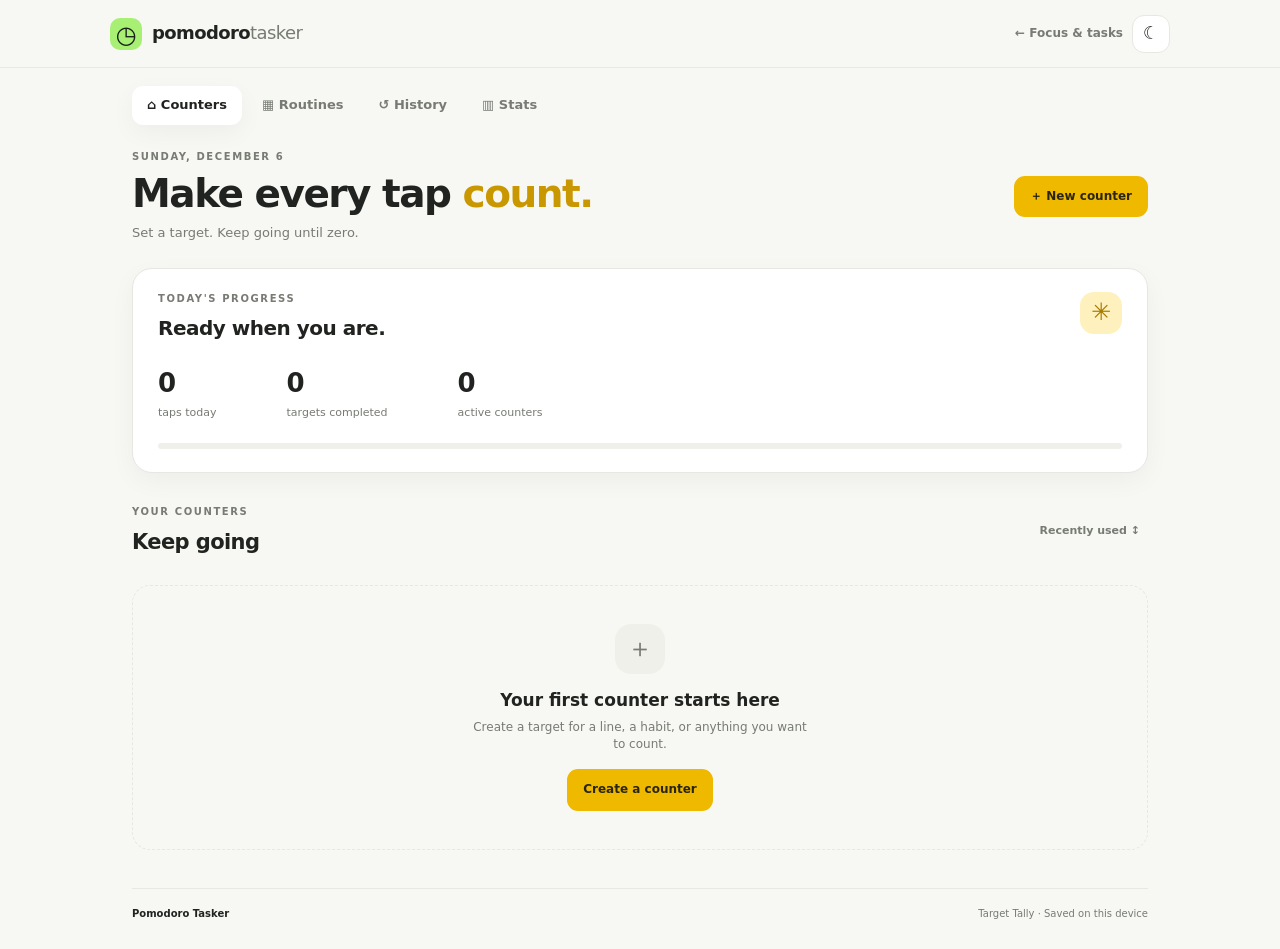
==== tally.html @ de8c81f6 "Add target-based tally workspace" ====
<!doctype html>
<html lang="en">
<head>
<meta charset="utf-8">
<meta name="viewport" content="width=device-width,initial-scale=1,viewport-fit=cover">
<meta name="theme-color" content="#f7f7f4">
<meta name="description" content="Target-based tally counters and reusable routines.">
<link rel="manifest" href="manifest.json">
<link rel="stylesheet" href="tally.css">
<title>Target Tally · Pomodoro Tasker</title>
</head>
<body>
<header class="tally-topbar">
  <a class="brand" href="index.html" aria-label="Back to Pomodoro Tasker"><span class="brand-icon">◷</span><span>pomodoro<span class="brand-light">tasker</span></span></a>
  <div class="tally-top-actions"><a class="back-link" href="index.html">← Focus & tasks</a><button id="themeToggle" class="theme-btn" aria-label="Switch theme" title="Switch theme">☾</button></div>
</header>
<main class="tally-app">
  <nav class="tally-tabs" aria-label="Tally navigation">
    <button class="tab active" data-view="home">⌂ <span>Counters</span></button>
    <button class="tab" data-view="routines">▦ <span>Routines</span></button>
    <button class="tab" data-view="history">↺ <span>History</span></button>
    <button class="tab" data-view="stats">▥ <span>Stats</span></button>
  </nav>
  <section class="view active" id="view-home">
    <div class="page-heading"><div><p class="eyebrow" id="todayLabel">YOUR SPACE</p><h1>Make every tap <span>count.</span></h1><p class="muted">Set a target. Keep going until zero.</p></div><button class="primary-btn" id="addCounterBtn">＋ New counter</button></div>
    <section class="daily-card"><div class="daily-heading"><div><p class="eyebrow">TODAY'S PROGRESS</p><h2 id="dailyHeadline">Ready when you are.</h2></div><span class="sun-icon">✳</span></div><div class="daily-metrics"><div><strong id="todayCount">0</strong><span>taps today</span></div><div><strong id="todayDone">0</strong><span>targets completed</span></div><div><strong id="activeCount">0</strong><span>active counters</span></div></div><div class="progress-track"><span id="dailyProgress"></span></div></section>
    <div class="section-heading"><div><p class="eyebrow">YOUR COUNTERS</p><h2>Keep going</h2></div><button class="text-btn" id="sortBtn">Recently used ↕</button></div>
    <div id="counterGrid" class="counter-grid"></div>
    <div id="emptyState" class="empty-state"><div class="empty-art">＋</div><h3>Your first counter starts here</h3><p>Create a target for a line, a habit, or anything you want to count.</p><button class="primary-btn" id="emptyAddBtn">Create a counter</button></div>
  </section>
  <section class="view" id="view-routines"><div class="page-heading"><div><p class="eyebrow">MAKE IT A PRACTICE</p><h1>Your routines</h1><p class="muted">Bring reusable counters together.</p></div><button class="primary-btn" id="addRoutineBtn">＋ New routine</button></div><div id="routineList" class="routine-list"></div><div id="routineEmpty" class="empty-state"><div class="empty-art">▦</div><h3>Build a routine</h3><p>Group counters for morning practice, study, exercise, or anything you repeat.</p><button class="primary-btn" id="routineEmptyAdd">Create a routine</button></div></section>
  <section class="view" id="view-history"><div class="page-heading"><div><p class="eyebrow">YOUR EFFORT, RECORDED</p><h1>Session history</h1><p class="muted">Completed targets and saved sessions.</p></div></div><div class="summary-strip"><div><strong id="historyTotal">0</strong><span>recorded taps</span></div><div><strong id="historySessions">0</strong><span>sessions</span></div><div><strong id="historyTargets">0</strong><span>targets reached</span></div></div><div id="historyList" class="history-list"></div><div id="historyEmpty" class="empty-state"><div class="empty-art">↺</div><h3>Your history will appear here</h3><p>Complete a target or save a session to start building your record.</p></div></section>
  <section class="view" id="view-stats"><div class="page-heading"><div><p class="eyebrow">LOOK HOW FAR YOU'VE COME</p><h1>Your progress</h1><p class="muted">A little consistency adds up.</p></div></div><div class="stats-hero"><p class="eyebrow">ALL-TIME TAPS</p><strong id="allTimeTaps">0</strong><p>Every repetition matters.</p></div><div class="stats-grid"><article class="stat-card"><span>Completed targets</span><strong id="statTargets">0</strong><small>Reached zero</small></article><article class="stat-card"><span>Sessions logged</span><strong id="statSessions">0</strong><small>Saved sessions</small></article><article class="stat-card"><span>Active counters</span><strong id="statActive">0</strong><small>Ready to continue</small></article><article class="stat-card"><span>Best day</span><strong id="statBestDay">—</strong><small id="statBestCount">No taps yet</small></article></div><div class="section-heading"><div><p class="eyebrow">LAST 7 DAYS</p><h2>Daily activity</h2></div></div><div id="weeklyChart" class="weekly-chart"></div><div class="backup-card"><div><h3>Your data belongs to you</h3><p>Export a backup before clearing browser data or changing devices.</p></div><button class="secondary-btn" id="exportBtn">Export backup</button><label class="secondary-btn file-label">Import backup<input type="file" id="importFile" accept="application/json"></label></div></section>
  <footer><a href="index.html">Pomodoro Tasker</a><span>Target Tally · Saved on this device</span></footer>
</main>
<dialog id="counterDialog" class="modal"><form id="counterForm"><div class="modal-heading"><div><p class="eyebrow">MAKE IT COUNT</p><h2 id="counterDialogTitle">New counter</h2></div><button type="button" class="close-modal" aria-label="Close">×</button></div><input type="hidden" id="counterId"><label>Counter name<input id="counterName" required maxlength="70" placeholder="e.g. Lines to repeat"></label><label>What are you counting? <span class="optional">(optional)</span><textarea id="counterNote" rows="3" maxlength="500" placeholder="Write the line, intention, or note here…"></textarea></label><div class="form-row"><label>Counting mode<select id="counterMode"><option value="target">Target countdown</option><option value="open">Open tally</option></select></label><label id="targetWrap">Target number<input id="counterTarget" type="number" min="1" max="10000000" value="200" required></label></div><label>Card colour<select id="counterColor"><option value="gold">Sunshine</option><option value="mint">Mint</option><option value="blue">Blue</option><option value="coral">Coral</option><option value="violet">Violet</option></select></label><label>Add to routine<select id="counterRoutine"><option value="">Independent counter</option></select></label><div class="modal-actions"><button type="button" class="secondary-btn close-modal">Cancel</button><button type="submit" class="primary-btn">Save counter</button></div></form></dialog>
<dialog id="routineDialog" class="modal"><form id="routineForm"><div class="modal-heading"><div><p class="eyebrow">BUILD A PRACTICE</p><h2 id="routineDialogTitle">New routine</h2></div><button type="button" class="close-modal" aria-label="Close">×</button></div><input type="hidden" id="routineId"><label>Routine name<input id="routineName" required maxlength="70" placeholder="e.g. Morning routine"></label><label>Description <span class="optional">(optional)</span><textarea id="routineNote" rows="2" maxlength="250" placeholder="A little context for this routine…"></textarea></label><div class="modal-actions"><button type="button" class="secondary-btn close-modal">Cancel</button><button type="submit" class="primary-btn">Save routine</button></div></form></dialog>
<dialog id="confirmDialog" class="modal small-modal"><form><div class="modal-heading"><h2 id="confirmTitle">Are you sure?</h2><button class="close-modal" type="button" aria-label="Close">×</button></div><p id="confirmMessage"></p><div class="modal-actions"><button class="secondary-btn" value="cancel">Cancel</button><button class="primary-btn danger-btn" id="confirmYes" value="yes">Continue</button></div></form></dialog>
<div id="toast" class="toast" role="status" aria-live="polite"></div>
<script src="tally.js" defer></script>
</body></html>
---- tally.css ----
:root{color-scheme:light;--bg:#f7f7f4;--surface:#fff;--surface2:#f0f0eb;--text:#20231f;--muted:#777b73;--line:#e7e8e1;--accent:#efb900;--accent-ink:#28230d;--shadow:0 8px 26px rgba(31,36,25,.045);--green:#327a5a;--danger:#b53e38}
:root[data-theme="dark"]{color-scheme:dark;--bg:#151713;--surface:#20231e;--surface2:#292d26;--text:#f3f4ed;--muted:#a3a99b;--line:#363a31;--accent:#f4c430;--accent-ink:#28230d;--shadow:0 8px 26px rgba(0,0,0,.13);--green:#82c5a1;--danger:#ff8178}
*{box-sizing:border-box}body{margin:0;background:var(--bg);color:var(--text);font:15px/1.45 'DM Sans',system-ui,-apple-system,BlinkMacSystemFont,'Segoe UI',sans-serif;transition:background .2s,color .2s}button,input,textarea,select{font:inherit}button{cursor:pointer}button:focus-visible,input:focus-visible,textarea:focus-visible,select:focus-visible{outline:3px solid color-mix(in srgb,var(--accent) 65%,transparent);outline-offset:2px}.tally-topbar{height:68px;display:flex;align-items:center;justify-content:space-between;gap:12px;padding:0 max(18px,calc((100vw - 1060px)/2));border-bottom:1px solid var(--line)}.brand{display:flex;gap:10px;align-items:center;color:var(--text);text-decoration:none;font-weight:850;font-size:18px;letter-spacing:-.6px}.brand-icon{display:grid;place-items:center;background:#a8f074;color:#172018;width:32px;height:32px;border-radius:10px;font-size:24px}.brand-light{color:var(--muted);font-weight:500}.tally-top-actions{display:flex;align-items:center;gap:9px}.back-link{color:var(--muted);font-size:12px;text-decoration:none;font-weight:700}.back-link:hover{color:var(--text)}.theme-btn{width:38px;height:38px;border:1px solid var(--line);background:var(--surface);color:var(--text);border-radius:12px;font-size:18px}.tally-app{max-width:1060px;margin:auto;padding:0 22px 28px}.tally-tabs{display:flex;gap:5px;padding:18px 0 25px}.tab{border:0;background:transparent;color:var(--muted);padding:10px 15px;border-radius:11px;font-size:13px;font-weight:700}.tab.active{background:var(--surface);color:var(--text);box-shadow:var(--shadow)}.view{display:none}.view.active{display:block}.page-heading{display:flex;align-items:center;justify-content:space-between;gap:20px;margin:0 0 25px}.eyebrow{font-size:10px;letter-spacing:1.6px;font-weight:850;color:var(--muted);margin:0 0 8px}h1{font-size:clamp(28px,4vw,39px);letter-spacing:-1.5px;line-height:1.12;margin:0 0 8px;font-weight:850}h1 span{color:#c99700}.muted{color:var(--muted);margin:0;font-size:13px}.primary-btn,.secondary-btn{border-radius:11px;padding:11px 15px;font-size:12px;font-weight:800;border:1px solid transparent;white-space:nowrap}.primary-btn{background:var(--accent);color:#29250f}.primary-btn:hover{filter:brightness(.97)}.secondary-btn{background:var(--surface);border-color:var(--line);color:var(--text)}.daily-card{background:var(--surface);border:1px solid var(--line);border-radius:20px;padding:23px 25px;box-shadow:var(--shadow)}.daily-heading{display:flex;justify-content:space-between;align-items:flex-start}.daily-heading h2{font-size:20px;letter-spacing:-.5px;margin:0}.sun-icon{width:42px;height:42px;display:grid;place-items:center;border-radius:14px;background:#fff1bd;color:#a77a00;font-size:24px}.daily-metrics{display:flex;gap:clamp(22px,6vw,70px);margin:22px 0}.daily-metrics div{display:flex;flex-direction:column;gap:2px}.daily-metrics strong{font-size:26px;letter-spacing:-1px}.daily-metrics span,.summary-strip span{font-size:11px;color:var(--muted)}.progress-track{height:6px;background:var(--surface2);border-radius:10px;overflow:hidden}.progress-track span{display:block;height:100%;width:0;background:var(--accent);border-radius:10px;transition:width .2s}.section-heading{display:flex;align-items:center;justify-content:space-between;margin:32px 0 15px}.section-heading h2{margin:0;font-size:21px;letter-spacing:-.6px}.text-btn{border:0;background:transparent;color:var(--muted);font-size:11px;font-weight:700;padding:8px}.counter-grid,.routine-list{display:grid;grid-template-columns:repeat(2,minmax(0,1fr));gap:14px}.counter-card{--card-accent:var(--accent);background:var(--surface);border:1px solid var(--line);border-radius:18px;padding:18px;box-shadow:var(--shadow);min-width:0;position:relative}.counter-card.done{border-color:color-mix(in srgb,var(--green) 40%,var(--line))}.card-head{display:flex;align-items:center;justify-content:space-between}.card-icon{width:37px;height:37px;display:grid;place-items:center;border-radius:12px;background:color-mix(in srgb,var(--card-accent) 20%,var(--surface));font-size:19px}.card-menu{border:0;background:transparent;color:var(--muted);font-size:22px}.card-main{display:block;width:100%;border:0;text-align:left;padding:0;background:transparent;color:inherit}.card-title{font-weight:800;font-size:16px;margin:12px 0 4px;overflow-wrap:anywhere}.card-note{font-size:12px;color:var(--muted);margin:0 0 17px;white-space:pre-wrap;overflow-wrap:anywhere;display:-webkit-box;-webkit-line-clamp:2;-webkit-box-orient:vertical;overflow:hidden;min-height:17px}.counter-numbers{display:flex;justify-content:space-between;align-items:flex-end;gap:8px;margin-bottom:11px}.remaining-label{font-size:10px;color:var(--muted);display:block;margin-bottom:3px}.remaining-number{font-size:clamp(30px,4vw,42px);line-height:1;letter-spacing:-1.8px;font-weight:850;display:block}.completed-number{text-align:right;color:var(--muted);font-size:11px}.completed-number strong{display:block;font-size:14px;color:var(--text);margin-bottom:3px}.card-progress{height:5px;background:var(--surface2);border-radius:8px;overflow:hidden;margin-bottom:14px}.card-progress span{display:block;height:100%;background:var(--card-accent)}.count-btn{width:100%;min-height:44px;border:0;border-radius:10px;background:var(--card-accent);color:#29250f;font-size:12px;font-weight:900;display:flex;align-items:center;justify-content:center;gap:8px}.count-btn span{font-size:19px}.count-btn:disabled{opacity:.8}.card-footer{display:flex;align-items:center;justify-content:space-between;gap:7px;margin-top:12px}.mode-chip,.routine-chip{font-size:10px;color:var(--muted);background:var(--surface2);padding:5px 7px;border-radius:7px}.card-tools{display:flex;gap:5px}.mini-btn{width:30px;height:28px;border:1px solid var(--line);background:var(--surface);color:var(--muted);border-radius:8px}.mini-btn:disabled{opacity:.3}.done-banner{margin-top:10px;color:var(--green);font-size:10px;font-weight:850}.empty-state{border:1px dashed var(--line);border-radius:18px;padding:38px 18px;text-align:center;margin-top:12px}.empty-state.hidden{display:none}.empty-art{width:50px;height:50px;display:grid;place-items:center;background:var(--surface2);border-radius:16px;font-size:26px;margin:0 auto 14px;color:var(--muted)}.empty-state h3{font-size:17px;margin:0 0 6px}.empty-state p{font-size:12px;color:var(--muted);max-width:340px;margin:0 auto 16px}.routine-card{background:var(--surface);border:1px solid var(--line);border-radius:17px;padding:18px}.routine-card h3{margin:13px 0 5px;font-size:17px}.routine-card p{font-size:12px;color:var(--muted);margin:0 0 14px}.routine-items{display:flex;gap:6px;flex-wrap:wrap;margin-bottom:15px}.routine-actions{display:flex;gap:7px}.routine-actions button{flex:1}.summary-strip{display:flex;gap:clamp(25px,8vw,80px);padding:19px 22px;background:var(--surface);border:1px solid var(--line);border-radius:16px;margin-bottom:20px}.summary-strip div{display:flex;flex-direction:column;gap:3px}.summary-strip strong{font-size:24px;letter-spacing:-.7px}.history-list{display:flex;flex-direction:column;gap:9px}.history-item{display:flex;align-items:center;gap:12px;padding:14px 15px;border:1px solid var(--line);border-radius:14px;background:var(--surface)}.history-symbol{width:38px;height:38px;flex-shrink:0;border-radius:12px;background:var(--surface2);display:grid;place-items:center}.history-main{flex:1;min-width:0}.history-main strong{display:block;font-size:13px;overflow-wrap:anywhere}.history-main span{font-size:10px;color:var(--muted)}.history-value{text-align:right;white-space:nowrap}.history-value strong{display:block;font-size:16px}.history-value span{font-size:10px;color:var(--muted)}.stats-hero{padding:25px;border-radius:19px;background:var(--accent);color:#29250f}.stats-hero .eyebrow{color:#655315}.stats-hero strong{font-size:clamp(42px,7vw,62px);letter-spacing:-3px;line-height:1.1}.stats-hero p:last-child{margin:8px 0 0;font-size:12px;opacity:.8}.stats-grid{display:grid;grid-template-columns:repeat(4,minmax(0,1fr));gap:11px;margin:14px 0 28px}.stat-card{background:var(--surface);border:1px solid var(--line);border-radius:14px;padding:15px}.stat-card span,.stat-card small{display:block;font-size:10px;color:var(--muted)}.stat-card strong{display:block;font-size:25px;letter-spacing:-.7px;margin:9px 0 4px}.weekly-chart{display:grid;grid-template-columns:repeat(7,minmax(0,1fr));gap:10px;align-items:end;min-height:150px;padding:18px 14px 12px;border:1px solid var(--line);border-radius:16px;background:var(--surface)}.day-column{display:flex;flex-direction:column;align-items:center;justify-content:flex-end;height:125px;gap:7px}.day-bar-wrap{height:88px;width:100%;display:flex;align-items:flex-end;justify-content:center}.day-bar{width:min(28px,70%);min-height:3px;border-radius:6px 6px 2px 2px;background:var(--surface2)}.day-bar.has-value{background:var(--accent)}.day-value,.day-name{font-size:10px;color:var(--muted)}.backup-card{display:flex;align-items:center;gap:12px;flex-wrap:wrap;justify-content:space-between;margin-top:16px;padding:18px;border:1px solid var(--line);border-radius:16px;background:var(--surface)}.backup-card h3{font-size:14px;margin:0 0 4px}.backup-card p{font-size:11px;color:var(--muted);margin:0;max-width:360px}.file-label{display:inline-flex;align-items:center;cursor:pointer}.file-label input{display:none}footer{display:flex;justify-content:space-between;gap:10px;flex-wrap:wrap;border-top:1px solid var(--line);margin-top:38px;padding-top:18px;font-size:10px;color:var(--muted)}footer a{color:var(--text);font-weight:800;text-decoration:none}.modal{width:min(500px,calc(100% - 26px));max-height:90dvh;overflow:auto;border:1px solid var(--line);border-radius:20px;padding:23px;background:var(--surface);color:var(--text);box-shadow:0 25px 100px #0003}.modal::backdrop{background:#0b0e0a88;backdrop-filter:blur(3px)}.modal form{display:flex;flex-direction:column;gap:14px}.modal-heading{display:flex;justify-content:space-between;align-items:center;gap:12px}.modal-heading h2{font-size:22px;letter-spacing:-.5px;margin:0}.modal-heading .eyebrow{margin-bottom:4px}.close-modal{border:1px solid var(--line);background:var(--surface2);color:var(--text);width:34px;height:34px;border-radius:10px;font-size:21px}.modal label{display:flex;flex-direction:column;gap:6px;font-size:11px;font-weight:800}.modal input,.modal textarea,.modal select{width:100%;border:1px solid var(--line);background:var(--bg);color:var(--text);padding:11px;border-radius:10px;min-width:0}.modal textarea{resize:vertical}.form-row{display:grid;grid-template-columns:1fr 1fr;gap:11px}.optional{color:var(--muted);font-weight:400}.modal-actions{display:flex;justify-content:flex-end;gap:8px;margin-top:4px}.small-modal{max-width:380px}.small-modal p{color:var(--muted);font-size:13px}.danger-btn{background:var(--danger);color:#fff}.toast{position:fixed;bottom:22px;left:50%;transform:translate(-50%,20px);opacity:0;pointer-events:none;background:var(--text);color:var(--bg);padding:11px 16px;border-radius:11px;font-size:12px;font-weight:800;transition:.2s;z-index:20;max-width:calc(100% - 28px);text-align:center}.toast.show{opacity:1;transform:translate(-50%,0)}.menu-pop{position:absolute;right:15px;top:50px;z-index:4;background:var(--surface);border:1px solid var(--line);border-radius:11px;padding:5px;box-shadow:var(--shadow);min-width:145px}.menu-pop button{display:block;width:100%;text-align:left;padding:9px;background:transparent;border:0;color:var(--text);border-radius:7px;font-size:11px}.menu-pop button:hover{background:var(--surface2)}.menu-pop .delete-action{color:var(--danger)}@media(min-width:960px){.counter-grid,.routine-list{grid-template-columns:repeat(3,minmax(0,1fr))}}@media(max-width:620px){.tally-topbar{padding:0 14px}.tally-app{padding:0 14px 22px}.tally-tabs{justify-content:space-between;gap:2px;padding:14px 0 20px}.tab{padding:10px 9px;font-size:11px}.page-heading{align-items:flex-start;flex-direction:column}.page-heading>.primary-btn{width:100%}.daily-card{padding:19px 17px}.daily-metrics{justify-content:space-between;gap:10px;margin:19px 0}.daily-metrics strong{font-size:23px}.daily-metrics span{font-size:10px}.counter-grid,.routine-list{grid-template-columns:1fr}.counter-card{padding:17px}.summary-strip{padding:16px 13px;justify-content:space-between;gap:10px}.summary-strip strong{font-size:21px}.stats-grid{grid-template-columns:repeat(2,minmax(0,1fr))}.weekly-chart{gap:4px;padding:12px 6px}.day-name{font-size:9px}.backup-card>*{max-width:none}.backup-card>div{width:100%}.form-row{grid-template-columns:1fr}.modal{padding:19px}.modal-actions>*{flex:1}.back-link{font-size:11px}}@media(max-width:360px){.brand{font-size:15px}.brand-icon{width:28px;height:28px}.back-link{max-width:88px;line-height:1.2}.tab{padding:9px 6px}.tab span{display:inline}}@media(prefers-reduced-motion:reduce){*{transition:none!important}}
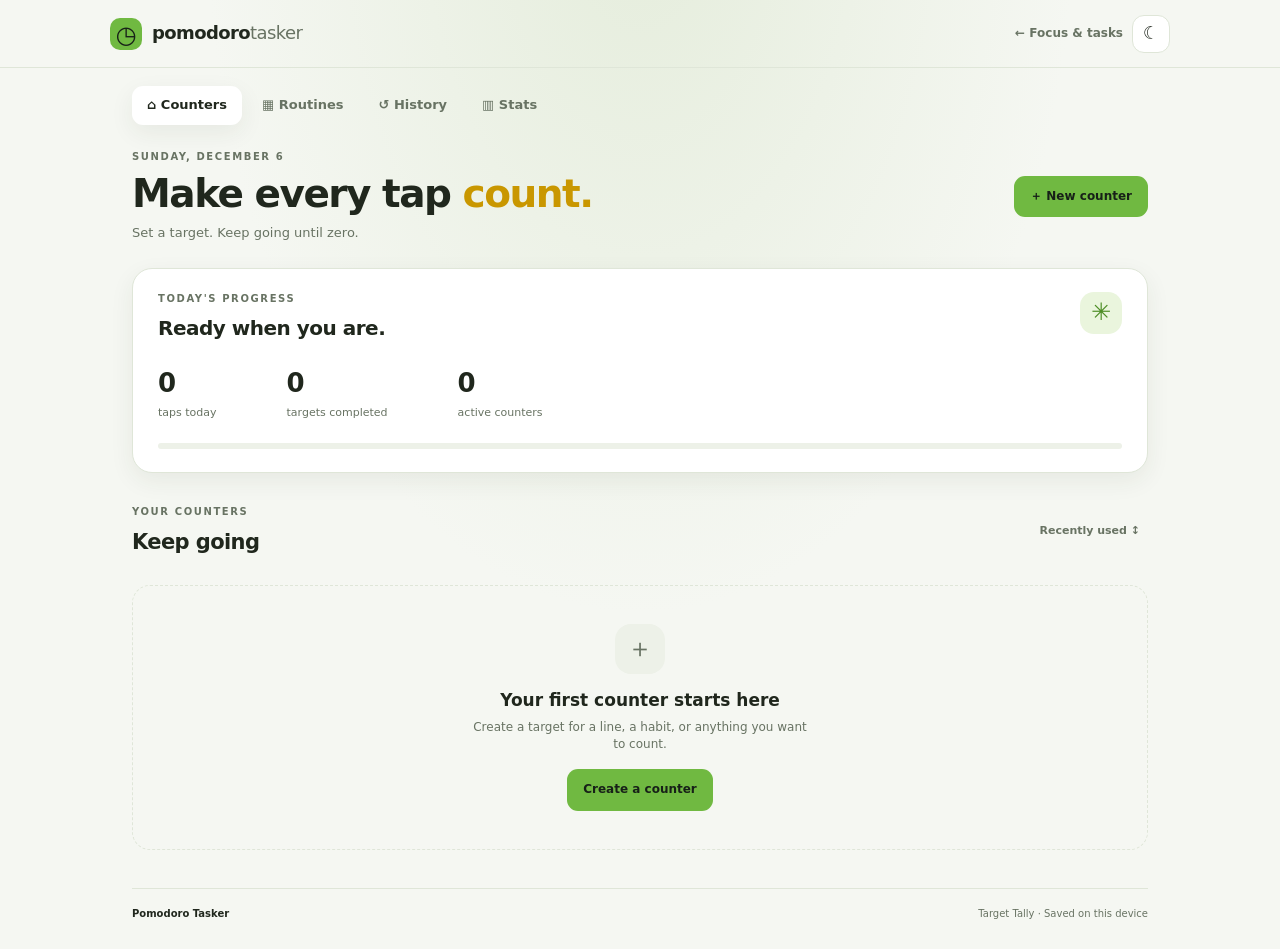
==== commit 276582a4: "Unify app theme and shared visual system" ====
--- a/tally.html
+++ b/tally.html
@@ -6,7 +6,7 @@
 <meta name="theme-color" content="#f7f7f4">
 <meta name="description" content="Target-based tally counters and reusable routines.">
 <link rel="manifest" href="manifest.json">
-<link rel="stylesheet" href="tally.css">
+<script>try{document.documentElement.dataset.theme=localStorage.getItem("pomodoro-tasker-theme-v1")||"dark"}catch{document.documentElement.dataset.theme="dark"}</script><link rel="stylesheet" href="tally.css"><link rel="stylesheet" href="theme.css">
 <title>Target Tally · Pomodoro Tasker</title>
 </head>
 <body>
--- a/tally.css
+++ b/tally.css
@@ -1,3 +1,3 @@
-:root{color-scheme:light;--bg:#f7f7f4;--surface:#fff;--surface2:#f0f0eb;--text:#20231f;--muted:#777b73;--line:#e7e8e1;--accent:#efb900;--accent-ink:#28230d;--shadow:0 8px 26px rgba(31,36,25,.045);--green:#327a5a;--danger:#b53e38}
-:root[data-theme="dark"]{color-scheme:dark;--bg:#151713;--surface:#20231e;--surface2:#292d26;--text:#f3f4ed;--muted:#a3a99b;--line:#363a31;--accent:#f4c430;--accent-ink:#28230d;--shadow:0 8px 26px rgba(0,0,0,.13);--green:#82c5a1;--danger:#ff8178}
+:root{color-scheme:dark;--bg:#10131e;--surface:#191e2d;--surface2:#202638;--text:#f4f5fa;--muted:#9da5bb;--line:#30374b;--accent:#a8f074;--accent-ink:#172018;--shadow:0 12px 32px rgba(0,0,0,.12);--green:#a8f074;--danger:#ff8c8c}
+:root[data-theme="light"]{color-scheme:light;--bg:#f5f7f2;--surface:#fff;--surface2:#edf1e8;--text:#20271d;--muted:#687363;--line:#dfe6d8;--accent:#70b941;--accent-ink:#172018;--shadow:0 8px 24px rgba(36,52,28,.07);--green:#4d8d25;--danger:#c63d48}
 *{box-sizing:border-box}body{margin:0;background:var(--bg);color:var(--text);font:15px/1.45 'DM Sans',system-ui,-apple-system,BlinkMacSystemFont,'Segoe UI',sans-serif;transition:background .2s,color .2s}button,input,textarea,select{font:inherit}button{cursor:pointer}button:focus-visible,input:focus-visible,textarea:focus-visible,select:focus-visible{outline:3px solid color-mix(in srgb,var(--accent) 65%,transparent);outline-offset:2px}.tally-topbar{height:68px;display:flex;align-items:center;justify-content:space-between;gap:12px;padding:0 max(18px,calc((100vw - 1060px)/2));border-bottom:1px solid var(--line)}.brand{display:flex;gap:10px;align-items:center;color:var(--text);text-decoration:none;font-weight:850;font-size:18px;letter-spacing:-.6px}.brand-icon{display:grid;place-items:center;background:#a8f074;color:#172018;width:32px;height:32px;border-radius:10px;font-size:24px}.brand-light{color:var(--muted);font-weight:500}.tally-top-actions{display:flex;align-items:center;gap:9px}.back-link{color:var(--muted);font-size:12px;text-decoration:none;font-weight:700}.back-link:hover{color:var(--text)}.theme-btn{width:38px;height:38px;border:1px solid var(--line);background:var(--surface);color:var(--text);border-radius:12px;font-size:18px}.tally-app{max-width:1060px;margin:auto;padding:0 22px 28px}.tally-tabs{display:flex;gap:5px;padding:18px 0 25px}.tab{border:0;background:transparent;color:var(--muted);padding:10px 15px;border-radius:11px;font-size:13px;font-weight:700}.tab.active{background:var(--surface);color:var(--text);box-shadow:var(--shadow)}.view{display:none}.view.active{display:block}.page-heading{display:flex;align-items:center;justify-content:space-between;gap:20px;margin:0 0 25px}.eyebrow{font-size:10px;letter-spacing:1.6px;font-weight:850;color:var(--muted);margin:0 0 8px}h1{font-size:clamp(28px,4vw,39px);letter-spacing:-1.5px;line-height:1.12;margin:0 0 8px;font-weight:850}h1 span{color:#c99700}.muted{color:var(--muted);margin:0;font-size:13px}.primary-btn,.secondary-btn{border-radius:11px;padding:11px 15px;font-size:12px;font-weight:800;border:1px solid transparent;white-space:nowrap}.primary-btn{background:var(--accent);color:#29250f}.primary-btn:hover{filter:brightness(.97)}.secondary-btn{background:var(--surface);border-color:var(--line);color:var(--text)}.daily-card{background:var(--surface);border:1px solid var(--line);border-radius:20px;padding:23px 25px;box-shadow:var(--shadow)}.daily-heading{display:flex;justify-content:space-between;align-items:flex-start}.daily-heading h2{font-size:20px;letter-spacing:-.5px;margin:0}.sun-icon{width:42px;height:42px;display:grid;place-items:center;border-radius:14px;background:#fff1bd;color:#a77a00;font-size:24px}.daily-metrics{display:flex;gap:clamp(22px,6vw,70px);margin:22px 0}.daily-metrics div{display:flex;flex-direction:column;gap:2px}.daily-metrics strong{font-size:26px;letter-spacing:-1px}.daily-metrics span,.summary-strip span{font-size:11px;color:var(--muted)}.progress-track{height:6px;background:var(--surface2);border-radius:10px;overflow:hidden}.progress-track span{display:block;height:100%;width:0;background:var(--accent);border-radius:10px;transition:width .2s}.section-heading{display:flex;align-items:center;justify-content:space-between;margin:32px 0 15px}.section-heading h2{margin:0;font-size:21px;letter-spacing:-.6px}.text-btn{border:0;background:transparent;color:var(--muted);font-size:11px;font-weight:700;padding:8px}.counter-grid,.routine-list{display:grid;grid-template-columns:repeat(2,minmax(0,1fr));gap:14px}.counter-card{--card-accent:var(--accent);background:var(--surface);border:1px solid var(--line);border-radius:18px;padding:18px;box-shadow:var(--shadow);min-width:0;position:relative}.counter-card.done{border-color:color-mix(in srgb,var(--green) 40%,var(--line))}.card-head{display:flex;align-items:center;justify-content:space-between}.card-icon{width:37px;height:37px;display:grid;place-items:center;border-radius:12px;background:color-mix(in srgb,var(--card-accent) 20%,var(--surface));font-size:19px}.card-menu{border:0;background:transparent;color:var(--muted);font-size:22px}.card-main{display:block;width:100%;border:0;text-align:left;padding:0;background:transparent;color:inherit}.card-title{font-weight:800;font-size:16px;margin:12px 0 4px;overflow-wrap:anywhere}.card-note{font-size:12px;color:var(--muted);margin:0 0 17px;white-space:pre-wrap;overflow-wrap:anywhere;display:-webkit-box;-webkit-line-clamp:2;-webkit-box-orient:vertical;overflow:hidden;min-height:17px}.counter-numbers{display:flex;justify-content:space-between;align-items:flex-end;gap:8px;margin-bottom:11px}.remaining-label{font-size:10px;color:var(--muted);display:block;margin-bottom:3px}.remaining-number{font-size:clamp(30px,4vw,42px);line-height:1;letter-spacing:-1.8px;font-weight:850;display:block}.completed-number{text-align:right;color:var(--muted);font-size:11px}.completed-number strong{display:block;font-size:14px;color:var(--text);margin-bottom:3px}.card-progress{height:5px;background:var(--surface2);border-radius:8px;overflow:hidden;margin-bottom:14px}.card-progress span{display:block;height:100%;background:var(--card-accent)}.count-btn{width:100%;min-height:44px;border:0;border-radius:10px;background:var(--card-accent);color:#29250f;font-size:12px;font-weight:900;display:flex;align-items:center;justify-content:center;gap:8px}.count-btn span{font-size:19px}.count-btn:disabled{opacity:.8}.card-footer{display:flex;align-items:center;justify-content:space-between;gap:7px;margin-top:12px}.mode-chip,.routine-chip{font-size:10px;color:var(--muted);background:var(--surface2);padding:5px 7px;border-radius:7px}.card-tools{display:flex;gap:5px}.mini-btn{width:30px;height:28px;border:1px solid var(--line);background:var(--surface);color:var(--muted);border-radius:8px}.mini-btn:disabled{opacity:.3}.done-banner{margin-top:10px;color:var(--green);font-size:10px;font-weight:850}.empty-state{border:1px dashed var(--line);border-radius:18px;padding:38px 18px;text-align:center;margin-top:12px}.empty-state.hidden{display:none}.empty-art{width:50px;height:50px;display:grid;place-items:center;background:var(--surface2);border-radius:16px;font-size:26px;margin:0 auto 14px;color:var(--muted)}.empty-state h3{font-size:17px;margin:0 0 6px}.empty-state p{font-size:12px;color:var(--muted);max-width:340px;margin:0 auto 16px}.routine-card{background:var(--surface);border:1px solid var(--line);border-radius:17px;padding:18px}.routine-card h3{margin:13px 0 5px;font-size:17px}.routine-card p{font-size:12px;color:var(--muted);margin:0 0 14px}.routine-items{display:flex;gap:6px;flex-wrap:wrap;margin-bottom:15px}.routine-actions{display:flex;gap:7px}.routine-actions button{flex:1}.summary-strip{display:flex;gap:clamp(25px,8vw,80px);padding:19px 22px;background:var(--surface);border:1px solid var(--line);border-radius:16px;margin-bottom:20px}.summary-strip div{display:flex;flex-direction:column;gap:3px}.summary-strip strong{font-size:24px;letter-spacing:-.7px}.history-list{display:flex;flex-direction:column;gap:9px}.history-item{display:flex;align-items:center;gap:12px;padding:14px 15px;border:1px solid var(--line);border-radius:14px;background:var(--surface)}.history-symbol{width:38px;height:38px;flex-shrink:0;border-radius:12px;background:var(--surface2);display:grid;place-items:center}.history-main{flex:1;min-width:0}.history-main strong{display:block;font-size:13px;overflow-wrap:anywhere}.history-main span{font-size:10px;color:var(--muted)}.history-value{text-align:right;white-space:nowrap}.history-value strong{display:block;font-size:16px}.history-value span{font-size:10px;color:var(--muted)}.stats-hero{padding:25px;border-radius:19px;background:var(--accent);color:#29250f}.stats-hero .eyebrow{color:#655315}.stats-hero strong{font-size:clamp(42px,7vw,62px);letter-spacing:-3px;line-height:1.1}.stats-hero p:last-child{margin:8px 0 0;font-size:12px;opacity:.8}.stats-grid{display:grid;grid-template-columns:repeat(4,minmax(0,1fr));gap:11px;margin:14px 0 28px}.stat-card{background:var(--surface);border:1px solid var(--line);border-radius:14px;padding:15px}.stat-card span,.stat-card small{display:block;font-size:10px;color:var(--muted)}.stat-card strong{display:block;font-size:25px;letter-spacing:-.7px;margin:9px 0 4px}.weekly-chart{display:grid;grid-template-columns:repeat(7,minmax(0,1fr));gap:10px;align-items:end;min-height:150px;padding:18px 14px 12px;border:1px solid var(--line);border-radius:16px;background:var(--surface)}.day-column{display:flex;flex-direction:column;align-items:center;justify-content:flex-end;height:125px;gap:7px}.day-bar-wrap{height:88px;width:100%;display:flex;align-items:flex-end;justify-content:center}.day-bar{width:min(28px,70%);min-height:3px;border-radius:6px 6px 2px 2px;background:var(--surface2)}.day-bar.has-value{background:var(--accent)}.day-value,.day-name{font-size:10px;color:var(--muted)}.backup-card{display:flex;align-items:center;gap:12px;flex-wrap:wrap;justify-content:space-between;margin-top:16px;padding:18px;border:1px solid var(--line);border-radius:16px;background:var(--surface)}.backup-card h3{font-size:14px;margin:0 0 4px}.backup-card p{font-size:11px;color:var(--muted);margin:0;max-width:360px}.file-label{display:inline-flex;align-items:center;cursor:pointer}.file-label input{display:none}footer{display:flex;justify-content:space-between;gap:10px;flex-wrap:wrap;border-top:1px solid var(--line);margin-top:38px;padding-top:18px;font-size:10px;color:var(--muted)}footer a{color:var(--text);font-weight:800;text-decoration:none}.modal{width:min(500px,calc(100% - 26px));max-height:90dvh;overflow:auto;border:1px solid var(--line);border-radius:20px;padding:23px;background:var(--surface);color:var(--text);box-shadow:0 25px 100px #0003}.modal::backdrop{background:#0b0e0a88;backdrop-filter:blur(3px)}.modal form{display:flex;flex-direction:column;gap:14px}.modal-heading{display:flex;justify-content:space-between;align-items:center;gap:12px}.modal-heading h2{font-size:22px;letter-spacing:-.5px;margin:0}.modal-heading .eyebrow{margin-bottom:4px}.close-modal{border:1px solid var(--line);background:var(--surface2);color:var(--text);width:34px;height:34px;border-radius:10px;font-size:21px}.modal label{display:flex;flex-direction:column;gap:6px;font-size:11px;font-weight:800}.modal input,.modal textarea,.modal select{width:100%;border:1px solid var(--line);background:var(--bg);color:var(--text);padding:11px;border-radius:10px;min-width:0}.modal textarea{resize:vertical}.form-row{display:grid;grid-template-columns:1fr 1fr;gap:11px}.optional{color:var(--muted);font-weight:400}.modal-actions{display:flex;justify-content:flex-end;gap:8px;margin-top:4px}.small-modal{max-width:380px}.small-modal p{color:var(--muted);font-size:13px}.danger-btn{background:var(--danger);color:#fff}.toast{position:fixed;bottom:22px;left:50%;transform:translate(-50%,20px);opacity:0;pointer-events:none;background:var(--text);color:var(--bg);padding:11px 16px;border-radius:11px;font-size:12px;font-weight:800;transition:.2s;z-index:20;max-width:calc(100% - 28px);text-align:center}.toast.show{opacity:1;transform:translate(-50%,0)}.menu-pop{position:absolute;right:15px;top:50px;z-index:4;background:var(--surface);border:1px solid var(--line);border-radius:11px;padding:5px;box-shadow:var(--shadow);min-width:145px}.menu-pop button{display:block;width:100%;text-align:left;padding:9px;background:transparent;border:0;color:var(--text);border-radius:7px;font-size:11px}.menu-pop button:hover{background:var(--surface2)}.menu-pop .delete-action{color:var(--danger)}@media(min-width:960px){.counter-grid,.routine-list{grid-template-columns:repeat(3,minmax(0,1fr))}}@media(max-width:620px){.tally-topbar{padding:0 14px}.tally-app{padding:0 14px 22px}.tally-tabs{justify-content:space-between;gap:2px;padding:14px 0 20px}.tab{padding:10px 9px;font-size:11px}.page-heading{align-items:flex-start;flex-direction:column}.page-heading>.primary-btn{width:100%}.daily-card{padding:19px 17px}.daily-metrics{justify-content:space-between;gap:10px;margin:19px 0}.daily-metrics strong{font-size:23px}.daily-metrics span{font-size:10px}.counter-grid,.routine-list{grid-template-columns:1fr}.counter-card{padding:17px}.summary-strip{padding:16px 13px;justify-content:space-between;gap:10px}.summary-strip strong{font-size:21px}.stats-grid{grid-template-columns:repeat(2,minmax(0,1fr))}.weekly-chart{gap:4px;padding:12px 6px}.day-name{font-size:9px}.backup-card>*{max-width:none}.backup-card>div{width:100%}.form-row{grid-template-columns:1fr}.modal{padding:19px}.modal-actions>*{flex:1}.back-link{font-size:11px}}@media(max-width:360px){.brand{font-size:15px}.brand-icon{width:28px;height:28px}.back-link{max-width:88px;line-height:1.2}.tab{padding:9px 6px}.tab span{display:inline}}@media(prefers-reduced-motion:reduce){*{transition:none!important}}
--- a/theme.css
+++ b/theme.css
@@ -0,0 +1,50 @@
+/* Shared design system for both Pomodoro Tasker and Target Tally */
+:root{--brand-accent:#a8f074;--brand-bg:#10131e;--brand-panel:#191e2d;--brand-panel-2:#202638;--brand-text:#f4f5fa;--brand-muted:#9da5bb;--brand-line:#30374b;--brand-font:'DM Sans',system-ui,-apple-system,BlinkMacSystemFont,'Segoe UI',sans-serif}
+:root[data-theme="dark"]{color-scheme:dark;--bg:var(--brand-bg);--surface:var(--brand-panel);--surface2:var(--brand-panel-2);--text:var(--brand-text);--muted:var(--brand-muted);--line:var(--brand-line);--accent:var(--brand-accent);--red:#ff8c8c;--yellow:#f5cb74;--green:var(--brand-accent);--shadow:0 12px 32px #0002}
+:root[data-theme="light"]{color-scheme:light;--bg:#f5f7f2;--surface:#fff;--surface2:#edf1e8;--text:#20271d;--muted:#687363;--line:#dfe6d8;--accent:#70b941;--red:#c63d48;--yellow:#8c6a00;--green:#4d8d25;--shadow:0 8px 24px rgba(36,52,28,.07)}
+body{font-family:var(--brand-font)}
+button,input,textarea,select{accent-color:var(--accent)}
+:focus-visible{outline-color:var(--accent)}
+/* Shared light theme surfaces for the main focus/task workspace */
+:root[data-theme="light"] body{background:radial-gradient(ellipse at 50% -10%,#e5eddc 0,transparent 48%),var(--bg);color:var(--text)}
+:root[data-theme="light"] .topbar{border-bottom-color:var(--line)}
+:root[data-theme="light"] .brand{color:var(--text)}
+:root[data-theme="light"] .brand-icon{background:var(--accent);color:#172018}
+:root[data-theme="light"] .icon-btn{background:var(--surface);border-color:var(--line);color:var(--text)}
+:root[data-theme="light"] .day-ring{border-color:var(--line);border-top-color:var(--accent)}
+:root[data-theme="light"] .timer-card{background:linear-gradient(140deg,#fff,#edf2e8 95%);border-color:var(--line);box-shadow:var(--shadow)}
+:root[data-theme="light"] .timer-mode{border-color:var(--line)}
+:root[data-theme="light"] .btn-primary,:root[data-theme="light"] .add-btn{background:var(--accent);color:#172018}
+:root[data-theme="light"] .btn-quiet{background:var(--surface2);color:var(--text);border-color:var(--line)}
+:root[data-theme="light"] .preset.active{background:#70b94118;border-color:#70b94155;color:#4d8d25}
+:root[data-theme="light"] .count-pill{background:var(--surface2);color:var(--muted)}
+:root[data-theme="light"] .filter.active{color:#4d8d25;border-bottom-color:var(--accent)}
+:root[data-theme="light"] .task-item,:root[data-theme="light"] .task-form,:root[data-theme="light"] .stat-card{background:var(--surface);border-color:var(--line)}
+:root[data-theme="light"] .task-check{border-color:#9aa894}
+:root[data-theme="light"] .task-check:checked{background:var(--accent);border-color:var(--accent)}
+:root[data-theme="light"] .task-item.is-done .task-title{color:var(--muted)}
+:root[data-theme="light"] .priority{background:var(--surface2);color:var(--muted)}
+:root[data-theme="light"] .priority.high{background:#c63d4814;color:var(--red)}
+:root[data-theme="light"] .task-form input,:root[data-theme="light"] .task-form select,:root[data-theme="light"] .task-form textarea{background:#fbfcf9;border-color:var(--line);color:var(--text)}
+:root[data-theme="light"] .stat-icon,:root[data-theme="light"] .empty-icon{background:#70b9411c;color:#4d8d25}
+:root[data-theme="light"] .toast{background:#20271d;color:#fff}
+:root[data-theme="light"] .prompt-dialog{background:var(--surface);border-color:var(--line);color:var(--text);box-shadow:var(--shadow)}
+:root[data-theme="light"] .prompt-dialog::backdrop{background:#26302070}
+:root[data-theme="light"] footer{color:var(--muted)}
+/* Shared tally workspace surfaces and controls */
+:root[data-theme="dark"] .tally-topbar .brand-icon{background:var(--brand-accent);color:#172018}
+:root[data-theme="dark"] .tally-app .primary-btn{background:var(--brand-accent);color:#172018}
+:root[data-theme="light"] .tally-topbar{border-bottom-color:var(--line)}
+:root[data-theme="light"] .tally-topbar .brand-icon{background:var(--accent);color:#172018}
+:root[data-theme="light"] .tally-app .primary-btn{background:var(--accent);color:#172018}
+:root[data-theme="light"] .daily-card,:root[data-theme="light"] .counter-card,:root[data-theme="light"] .routine-card,:root[data-theme="light"] .history-item,:root[data-theme="light"] .summary-strip,:root[data-theme="light"] .stat-card,:root[data-theme="light"] .weekly-chart,:root[data-theme="light"] .backup-card{background:var(--surface);border-color:var(--line);box-shadow:var(--shadow)}
+:root[data-theme="light"] .daily-card .sun-icon{background:#eaf5dd;color:#4d8d25}
+:root[data-theme="light"] .card-menu,:root[data-theme="light"] .text-btn,:root[data-theme="light"] .back-link{color:var(--muted)}
+:root[data-theme="light"] .mini-btn,:root[data-theme="light"] .secondary-btn,:root[data-theme="light"] .theme-btn{background:var(--surface);border-color:var(--line);color:var(--text)}
+:root[data-theme="light"] .mode-chip,:root[data-theme="light"] .routine-chip,:root[data-theme="light"] .empty-art{background:var(--surface2);color:var(--muted)}
+:root[data-theme="light"] .count-btn{color:#172018}
+:root[data-theme="light"] .modal{background:var(--surface);border-color:var(--line);color:var(--text)}
+:root[data-theme="light"] .modal input,:root[data-theme="light"] .modal textarea,:root[data-theme="light"] .modal select{background:#fbfcf9;border-color:var(--line);color:var(--text)}
+:root[data-theme="light"] .menu-pop{background:var(--surface);border-color:var(--line)}
+:root[data-theme="light"] .menu-pop button{color:var(--text)}
+:root[data-theme="light"] .toast{background:#20271d;color:#fff}
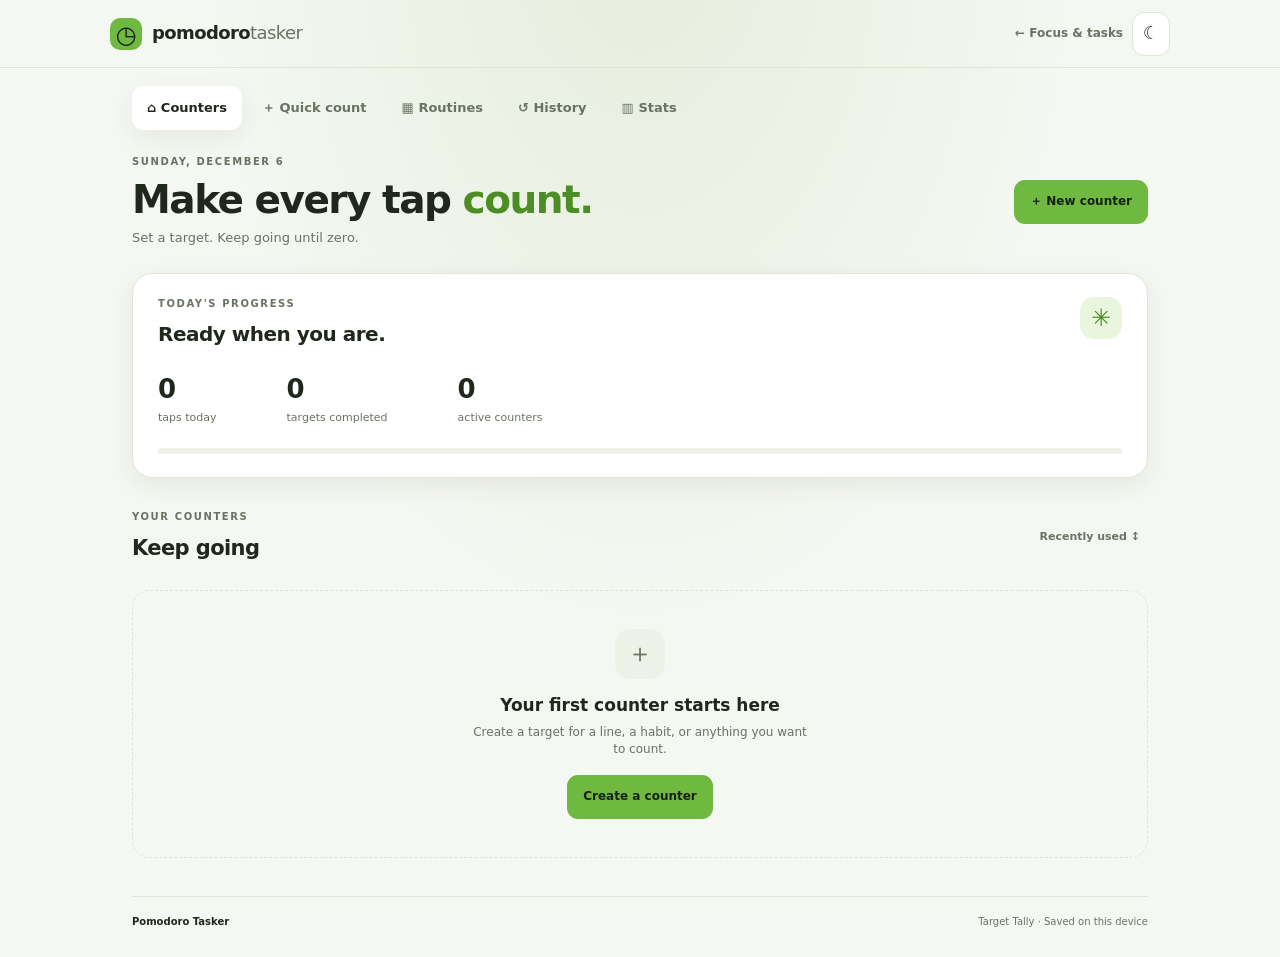
==== commit 41b6dc98: "Add classic quick counter workspace" ====
--- a/tally.html
+++ b/tally.html
@@ -17,10 +17,22 @@
 <main class="tally-app">
   <nav class="tally-tabs" aria-label="Tally navigation">
     <button class="tab active" data-view="home">⌂ <span>Counters</span></button>
+    <button class="tab" data-view="quick">＋ <span>Quick count</span></button>
     <button class="tab" data-view="routines">▦ <span>Routines</span></button>
     <button class="tab" data-view="history">↺ <span>History</span></button>
     <button class="tab" data-view="stats">▥ <span>Stats</span></button>
   </nav>
+  <section class="view" id="view-quick">
+    <div class="page-heading"><div><p class="eyebrow">SIMPLE, INSTANT COUNTING</p><h1>Quick counter</h1><p class="muted">A straightforward counter for anything you need to count.</p></div></div>
+    <section class="quick-counter-panel">
+      <form id="quickCounterNameForm" class="quick-name-form"><label for="quickCounterName">What are you counting?</label><div class="quick-name-row"><input id="quickCounterName" maxlength="70" placeholder="e.g. People, repetitions, items" aria-label="Counter name"><button class="secondary-btn" type="submit">Save name</button></div></form>
+      <p class="quick-counter-label" id="quickCounterLabel">Quick counter</p>
+      <output class="quick-counter-value" id="quickCounterValue" aria-live="polite">0</output>
+      <div class="quick-counter-controls"><button class="quick-minus" id="quickDecrease" type="button" aria-label="Decrease count by one" disabled>−</button><button class="quick-plus" id="quickIncrease" type="button" aria-label="Increase count by one">＋ <span>Count</span></button></div>
+      <div class="quick-counter-footer"><span>Tap + to count, or − to undo one.</span><button class="text-btn" id="quickReset" type="button">↺ Reset count</button></div>
+    </section>
+    <p class="quick-counter-note">Your count and label are saved automatically on this device, including when you leave the page.</p>
+  </section>
   <section class="view active" id="view-home">
     <div class="page-heading"><div><p class="eyebrow" id="todayLabel">YOUR SPACE</p><h1>Make every tap <span>count.</span></h1><p class="muted">Set a target. Keep going until zero.</p></div><button class="primary-btn" id="addCounterBtn">＋ New counter</button></div>
     <section class="daily-card"><div class="daily-heading"><div><p class="eyebrow">TODAY'S PROGRESS</p><h2 id="dailyHeadline">Ready when you are.</h2></div><span class="sun-icon">✳</span></div><div class="daily-metrics"><div><strong id="todayCount">0</strong><span>taps today</span></div><div><strong id="todayDone">0</strong><span>targets completed</span></div><div><strong id="activeCount">0</strong><span>active counters</span></div></div><div class="progress-track"><span id="dailyProgress"></span></div></section>
--- a/tally.css
+++ b/tally.css
@@ -1,3 +1,21 @@
-:root{color-scheme:dark;--bg:#10131e;--surface:#191e2d;--surface2:#202638;--text:#f4f5fa;--muted:#9da5bb;--line:#30374b;--accent:#a8f074;--accent-ink:#172018;--shadow:0 12px 32px rgba(0,0,0,.12);--green:#a8f074;--danger:#ff8c8c}
-:root[data-theme="light"]{color-scheme:light;--bg:#f5f7f2;--surface:#fff;--surface2:#edf1e8;--text:#20271d;--muted:#687363;--line:#dfe6d8;--accent:#70b941;--accent-ink:#172018;--shadow:0 8px 24px rgba(36,52,28,.07);--green:#4d8d25;--danger:#c63d48}
+/* Palette tokens are centralised in theme.css. */
 *{box-sizing:border-box}body{margin:0;background:var(--bg);color:var(--text);font:15px/1.45 'DM Sans',system-ui,-apple-system,BlinkMacSystemFont,'Segoe UI',sans-serif;transition:background .2s,color .2s}button,input,textarea,select{font:inherit}button{cursor:pointer}button:focus-visible,input:focus-visible,textarea:focus-visible,select:focus-visible{outline:3px solid color-mix(in srgb,var(--accent) 65%,transparent);outline-offset:2px}.tally-topbar{height:68px;display:flex;align-items:center;justify-content:space-between;gap:12px;padding:0 max(18px,calc((100vw - 1060px)/2));border-bottom:1px solid var(--line)}.brand{display:flex;gap:10px;align-items:center;color:var(--text);text-decoration:none;font-weight:850;font-size:18px;letter-spacing:-.6px}.brand-icon{display:grid;place-items:center;background:#a8f074;color:#172018;width:32px;height:32px;border-radius:10px;font-size:24px}.brand-light{color:var(--muted);font-weight:500}.tally-top-actions{display:flex;align-items:center;gap:9px}.back-link{color:var(--muted);font-size:12px;text-decoration:none;font-weight:700}.back-link:hover{color:var(--text)}.theme-btn{width:38px;height:38px;border:1px solid var(--line);background:var(--surface);color:var(--text);border-radius:12px;font-size:18px}.tally-app{max-width:1060px;margin:auto;padding:0 22px 28px}.tally-tabs{display:flex;gap:5px;padding:18px 0 25px}.tab{border:0;background:transparent;color:var(--muted);padding:10px 15px;border-radius:11px;font-size:13px;font-weight:700}.tab.active{background:var(--surface);color:var(--text);box-shadow:var(--shadow)}.view{display:none}.view.active{display:block}.page-heading{display:flex;align-items:center;justify-content:space-between;gap:20px;margin:0 0 25px}.eyebrow{font-size:10px;letter-spacing:1.6px;font-weight:850;color:var(--muted);margin:0 0 8px}h1{font-size:clamp(28px,4vw,39px);letter-spacing:-1.5px;line-height:1.12;margin:0 0 8px;font-weight:850}h1 span{color:#c99700}.muted{color:var(--muted);margin:0;font-size:13px}.primary-btn,.secondary-btn{border-radius:11px;padding:11px 15px;font-size:12px;font-weight:800;border:1px solid transparent;white-space:nowrap}.primary-btn{background:var(--accent);color:#29250f}.primary-btn:hover{filter:brightness(.97)}.secondary-btn{background:var(--surface);border-color:var(--line);color:var(--text)}.daily-card{background:var(--surface);border:1px solid var(--line);border-radius:20px;padding:23px 25px;box-shadow:var(--shadow)}.daily-heading{display:flex;justify-content:space-between;align-items:flex-start}.daily-heading h2{font-size:20px;letter-spacing:-.5px;margin:0}.sun-icon{width:42px;height:42px;display:grid;place-items:center;border-radius:14px;background:#fff1bd;color:#a77a00;font-size:24px}.daily-metrics{display:flex;gap:clamp(22px,6vw,70px);margin:22px 0}.daily-metrics div{display:flex;flex-direction:column;gap:2px}.daily-metrics strong{font-size:26px;letter-spacing:-1px}.daily-metrics span,.summary-strip span{font-size:11px;color:var(--muted)}.progress-track{height:6px;background:var(--surface2);border-radius:10px;overflow:hidden}.progress-track span{display:block;height:100%;width:0;background:var(--accent);border-radius:10px;transition:width .2s}.section-heading{display:flex;align-items:center;justify-content:space-between;margin:32px 0 15px}.section-heading h2{margin:0;font-size:21px;letter-spacing:-.6px}.text-btn{border:0;background:transparent;color:var(--muted);font-size:11px;font-weight:700;padding:8px}.counter-grid,.routine-list{display:grid;grid-template-columns:repeat(2,minmax(0,1fr));gap:14px}.counter-card{--card-accent:var(--accent);background:var(--surface);border:1px solid var(--line);border-radius:18px;padding:18px;box-shadow:var(--shadow);min-width:0;position:relative}.counter-card.done{border-color:color-mix(in srgb,var(--green) 40%,var(--line))}.card-head{display:flex;align-items:center;justify-content:space-between}.card-icon{width:37px;height:37px;display:grid;place-items:center;border-radius:12px;background:color-mix(in srgb,var(--card-accent) 20%,var(--surface));font-size:19px}.card-menu{border:0;background:transparent;color:var(--muted);font-size:22px}.card-main{display:block;width:100%;border:0;text-align:left;padding:0;background:transparent;color:inherit}.card-title{font-weight:800;font-size:16px;margin:12px 0 4px;overflow-wrap:anywhere}.card-note{font-size:12px;color:var(--muted);margin:0 0 17px;white-space:pre-wrap;overflow-wrap:anywhere;display:-webkit-box;-webkit-line-clamp:2;-webkit-box-orient:vertical;overflow:hidden;min-height:17px}.counter-numbers{display:flex;justify-content:space-between;align-items:flex-end;gap:8px;margin-bottom:11px}.remaining-label{font-size:10px;color:var(--muted);display:block;margin-bottom:3px}.remaining-number{font-size:clamp(30px,4vw,42px);line-height:1;letter-spacing:-1.8px;font-weight:850;display:block}.completed-number{text-align:right;color:var(--muted);font-size:11px}.completed-number strong{display:block;font-size:14px;color:var(--text);margin-bottom:3px}.card-progress{height:5px;background:var(--surface2);border-radius:8px;overflow:hidden;margin-bottom:14px}.card-progress span{display:block;height:100%;background:var(--card-accent)}.count-btn{width:100%;min-height:44px;border:0;border-radius:10px;background:var(--card-accent);color:#29250f;font-size:12px;font-weight:900;display:flex;align-items:center;justify-content:center;gap:8px}.count-btn span{font-size:19px}.count-btn:disabled{opacity:.8}.card-footer{display:flex;align-items:center;justify-content:space-between;gap:7px;margin-top:12px}.mode-chip,.routine-chip{font-size:10px;color:var(--muted);background:var(--surface2);padding:5px 7px;border-radius:7px}.card-tools{display:flex;gap:5px}.mini-btn{width:30px;height:28px;border:1px solid var(--line);background:var(--surface);color:var(--muted);border-radius:8px}.mini-btn:disabled{opacity:.3}.done-banner{margin-top:10px;color:var(--green);font-size:10px;font-weight:850}.empty-state{border:1px dashed var(--line);border-radius:18px;padding:38px 18px;text-align:center;margin-top:12px}.empty-state.hidden{display:none}.empty-art{width:50px;height:50px;display:grid;place-items:center;background:var(--surface2);border-radius:16px;font-size:26px;margin:0 auto 14px;color:var(--muted)}.empty-state h3{font-size:17px;margin:0 0 6px}.empty-state p{font-size:12px;color:var(--muted);max-width:340px;margin:0 auto 16px}.routine-card{background:var(--surface);border:1px solid var(--line);border-radius:17px;padding:18px}.routine-card h3{margin:13px 0 5px;font-size:17px}.routine-card p{font-size:12px;color:var(--muted);margin:0 0 14px}.routine-items{display:flex;gap:6px;flex-wrap:wrap;margin-bottom:15px}.routine-actions{display:flex;gap:7px}.routine-actions button{flex:1}.summary-strip{display:flex;gap:clamp(25px,8vw,80px);padding:19px 22px;background:var(--surface);border:1px solid var(--line);border-radius:16px;margin-bottom:20px}.summary-strip div{display:flex;flex-direction:column;gap:3px}.summary-strip strong{font-size:24px;letter-spacing:-.7px}.history-list{display:flex;flex-direction:column;gap:9px}.history-item{display:flex;align-items:center;gap:12px;padding:14px 15px;border:1px solid var(--line);border-radius:14px;background:var(--surface)}.history-symbol{width:38px;height:38px;flex-shrink:0;border-radius:12px;background:var(--surface2);display:grid;place-items:center}.history-main{flex:1;min-width:0}.history-main strong{display:block;font-size:13px;overflow-wrap:anywhere}.history-main span{font-size:10px;color:var(--muted)}.history-value{text-align:right;white-space:nowrap}.history-value strong{display:block;font-size:16px}.history-value span{font-size:10px;color:var(--muted)}.stats-hero{padding:25px;border-radius:19px;background:var(--accent);color:#29250f}.stats-hero .eyebrow{color:#655315}.stats-hero strong{font-size:clamp(42px,7vw,62px);letter-spacing:-3px;line-height:1.1}.stats-hero p:last-child{margin:8px 0 0;font-size:12px;opacity:.8}.stats-grid{display:grid;grid-template-columns:repeat(4,minmax(0,1fr));gap:11px;margin:14px 0 28px}.stat-card{background:var(--surface);border:1px solid var(--line);border-radius:14px;padding:15px}.stat-card span,.stat-card small{display:block;font-size:10px;color:var(--muted)}.stat-card strong{display:block;font-size:25px;letter-spacing:-.7px;margin:9px 0 4px}.weekly-chart{display:grid;grid-template-columns:repeat(7,minmax(0,1fr));gap:10px;align-items:end;min-height:150px;padding:18px 14px 12px;border:1px solid var(--line);border-radius:16px;background:var(--surface)}.day-column{display:flex;flex-direction:column;align-items:center;justify-content:flex-end;height:125px;gap:7px}.day-bar-wrap{height:88px;width:100%;display:flex;align-items:flex-end;justify-content:center}.day-bar{width:min(28px,70%);min-height:3px;border-radius:6px 6px 2px 2px;background:var(--surface2)}.day-bar.has-value{background:var(--accent)}.day-value,.day-name{font-size:10px;color:var(--muted)}.backup-card{display:flex;align-items:center;gap:12px;flex-wrap:wrap;justify-content:space-between;margin-top:16px;padding:18px;border:1px solid var(--line);border-radius:16px;background:var(--surface)}.backup-card h3{font-size:14px;margin:0 0 4px}.backup-card p{font-size:11px;color:var(--muted);margin:0;max-width:360px}.file-label{display:inline-flex;align-items:center;cursor:pointer}.file-label input{display:none}footer{display:flex;justify-content:space-between;gap:10px;flex-wrap:wrap;border-top:1px solid var(--line);margin-top:38px;padding-top:18px;font-size:10px;color:var(--muted)}footer a{color:var(--text);font-weight:800;text-decoration:none}.modal{width:min(500px,calc(100% - 26px));max-height:90dvh;overflow:auto;border:1px solid var(--line);border-radius:20px;padding:23px;background:var(--surface);color:var(--text);box-shadow:0 25px 100px #0003}.modal::backdrop{background:#0b0e0a88;backdrop-filter:blur(3px)}.modal form{display:flex;flex-direction:column;gap:14px}.modal-heading{display:flex;justify-content:space-between;align-items:center;gap:12px}.modal-heading h2{font-size:22px;letter-spacing:-.5px;margin:0}.modal-heading .eyebrow{margin-bottom:4px}.close-modal{border:1px solid var(--line);background:var(--surface2);color:var(--text);width:34px;height:34px;border-radius:10px;font-size:21px}.modal label{display:flex;flex-direction:column;gap:6px;font-size:11px;font-weight:800}.modal input,.modal textarea,.modal select{width:100%;border:1px solid var(--line);background:var(--bg);color:var(--text);padding:11px;border-radius:10px;min-width:0}.modal textarea{resize:vertical}.form-row{display:grid;grid-template-columns:1fr 1fr;gap:11px}.optional{color:var(--muted);font-weight:400}.modal-actions{display:flex;justify-content:flex-end;gap:8px;margin-top:4px}.small-modal{max-width:380px}.small-modal p{color:var(--muted);font-size:13px}.danger-btn{background:var(--danger);color:#fff}.toast{position:fixed;bottom:22px;left:50%;transform:translate(-50%,20px);opacity:0;pointer-events:none;background:var(--text);color:var(--bg);padding:11px 16px;border-radius:11px;font-size:12px;font-weight:800;transition:.2s;z-index:20;max-width:calc(100% - 28px);text-align:center}.toast.show{opacity:1;transform:translate(-50%,0)}.menu-pop{position:absolute;right:15px;top:50px;z-index:4;background:var(--surface);border:1px solid var(--line);border-radius:11px;padding:5px;box-shadow:var(--shadow);min-width:145px}.menu-pop button{display:block;width:100%;text-align:left;padding:9px;background:transparent;border:0;color:var(--text);border-radius:7px;font-size:11px}.menu-pop button:hover{background:var(--surface2)}.menu-pop .delete-action{color:var(--danger)}@media(min-width:960px){.counter-grid,.routine-list{grid-template-columns:repeat(3,minmax(0,1fr))}}@media(max-width:620px){.tally-topbar{padding:0 14px}.tally-app{padding:0 14px 22px}.tally-tabs{justify-content:space-between;gap:2px;padding:14px 0 20px}.tab{padding:10px 9px;font-size:11px}.page-heading{align-items:flex-start;flex-direction:column}.page-heading>.primary-btn{width:100%}.daily-card{padding:19px 17px}.daily-metrics{justify-content:space-between;gap:10px;margin:19px 0}.daily-metrics strong{font-size:23px}.daily-metrics span{font-size:10px}.counter-grid,.routine-list{grid-template-columns:1fr}.counter-card{padding:17px}.summary-strip{padding:16px 13px;justify-content:space-between;gap:10px}.summary-strip strong{font-size:21px}.stats-grid{grid-template-columns:repeat(2,minmax(0,1fr))}.weekly-chart{gap:4px;padding:12px 6px}.day-name{font-size:9px}.backup-card>*{max-width:none}.backup-card>div{width:100%}.form-row{grid-template-columns:1fr}.modal{padding:19px}.modal-actions>*{flex:1}.back-link{font-size:11px}}@media(max-width:360px){.brand{font-size:15px}.brand-icon{width:28px;height:28px}.back-link{max-width:88px;line-height:1.2}.tab{padding:9px 6px}.tab span{display:inline}}@media(prefers-reduced-motion:reduce){*{transition:none!important}}
+
+/* Classic quick counter */
+.quick-counter-panel{max-width:620px;margin:12px auto 0;padding:clamp(20px,5vw,38px);background:var(--surface);border:1px solid var(--line);border-radius:24px;box-shadow:var(--shadow);text-align:center}
+.quick-name-form{text-align:left;margin-bottom:26px}
+.quick-name-form>label{display:block;font-size:11px;font-weight:800;margin-bottom:7px}
+.quick-name-row{display:flex;gap:8px}
+.quick-name-row input{flex:1;min-width:0;width:100%;border:1px solid var(--line);background:var(--bg);color:var(--text);padding:12px;border-radius:10px}
+.quick-counter-label{margin:0;color:var(--muted);font-size:13px;font-weight:700;overflow-wrap:anywhere}
+.quick-counter-value{display:block;font-size:clamp(64px,15vw,112px);line-height:1.15;font-weight:850;letter-spacing:-.06em;font-variant-numeric:tabular-nums;padding:20px 0 25px;overflow-wrap:anywhere}
+.quick-counter-controls{display:flex;justify-content:center;gap:12px;align-items:stretch}
+.quick-counter-controls button{min-height:64px;border-radius:16px;font-size:27px;font-weight:850;cursor:pointer}
+.quick-minus{width:84px;border:1px solid var(--line);background:var(--surface2);color:var(--text)}
+.quick-minus:disabled{opacity:.4;cursor:not-allowed}
+.quick-plus{flex:1;max-width:280px;border:0;background:var(--accent);color:#24200d}
+.quick-plus span{font-size:17px}
+.quick-counter-footer{display:flex;align-items:center;justify-content:space-between;gap:12px;flex-wrap:wrap;margin-top:22px;padding-top:16px;border-top:1px solid var(--line);font-size:11px;color:var(--muted)}
+.quick-counter-footer .text-btn{font-size:12px;color:var(--text)}
+.quick-counter-note{max-width:620px;margin:13px auto;color:var(--muted);font-size:11px;text-align:center;line-height:1.6}
+@media(max-width:420px){.quick-counter-panel{padding:20px 15px;border-radius:18px}.quick-counter-controls button{min-height:58px}.quick-minus{width:68px}.quick-name-row{flex-direction:column}.quick-name-row .secondary-btn{width:100%}}
--- a/theme.css
+++ b/theme.css
@@ -1,5 +1,7 @@
 /* Shared design system for both Pomodoro Tasker and Target Tally */
-:root{--brand-accent:#a8f074;--brand-bg:#10131e;--brand-panel:#191e2d;--brand-panel-2:#202638;--brand-text:#f4f5fa;--brand-muted:#9da5bb;--brand-line:#30374b;--brand-font:'DM Sans',system-ui,-apple-system,BlinkMacSystemFont,'Segoe UI',sans-serif}
+:root{--brand-accent:#a8f074;--brand-bg:#10131e;--brand-panel:#191e2d;--brand-panel-2:#202638;--brand-text:#f4f5fa;--brand-muted:#9da5bb;--brand-line:#30374b;--brand-font:'DM Sans',system-ui,-apple-system,BlinkMacSystemFont,'Segoe UI',sans-serif;--font-display:'Manrope','DM Sans',system-ui,sans-serif}
+:root[data-theme="dark"]{--panel:var(--surface);--panel2:var(--surface2);--accent-ink:#172018}
+:root[data-theme="light"]{--panel:var(--surface);--panel2:var(--surface2);--accent-ink:#172018}
 :root[data-theme="dark"]{color-scheme:dark;--bg:var(--brand-bg);--surface:var(--brand-panel);--surface2:var(--brand-panel-2);--text:var(--brand-text);--muted:var(--brand-muted);--line:var(--brand-line);--accent:var(--brand-accent);--red:#ff8c8c;--yellow:#f5cb74;--green:var(--brand-accent);--shadow:0 12px 32px #0002}
 :root[data-theme="light"]{color-scheme:light;--bg:#f5f7f2;--surface:#fff;--surface2:#edf1e8;--text:#20271d;--muted:#687363;--line:#dfe6d8;--accent:#70b941;--red:#c63d48;--yellow:#8c6a00;--green:#4d8d25;--shadow:0 8px 24px rgba(36,52,28,.07)}
 body{font-family:var(--brand-font)}
@@ -48,3 +50,54 @@
 :root[data-theme="light"] .menu-pop{background:var(--surface);border-color:var(--line)}
 :root[data-theme="light"] .menu-pop button{color:var(--text)}
 :root[data-theme="light"] .toast{background:#20271d;color:#fff}
+
+
+/* Shared component rules and responsive/accessibility baseline */
+:root{font-family:var(--brand-font);background:var(--bg);color:var(--text);--control-height:44px}
+html{background:var(--bg);color:var(--text);scroll-behavior:smooth}
+body{background-color:var(--bg);color:var(--text);font-family:var(--brand-font);overflow-wrap:anywhere}
+button,input,select,textarea{font:inherit}
+h1,h2,h3,.greeting h1,.section-heading h2,.timer-display,.stat-card strong{font-family:var(--font-display)}
+button,a,input,select,textarea,[role="button"]{-webkit-tap-highlight-color:transparent}
+button,a{touch-action:manipulation}
+button:focus-visible,a:focus-visible,input:focus-visible,select:focus-visible,textarea:focus-visible{outline:3px solid color-mix(in srgb,var(--accent) 72%,transparent);outline-offset:3px}
+button:disabled{cursor:not-allowed;opacity:.55}
+:where(.btn,.btn-primary,.btn-quiet,.add-btn,.icon-btn,.theme-btn,.primary-btn,.secondary-btn,.tab,.filter,.preset,.tally-link){min-height:var(--control-height)}
+:where(.btn-quiet,.secondary-btn,.theme-btn,.icon-btn){background:var(--surface2);border-color:var(--line);color:var(--text)}
+:where(.btn-primary,.add-btn,.primary-btn,.tally-link){background:var(--accent);color:var(--accent-ink,#172018)}
+:where(.task-item,.task-form,.stat-card,.timer-card,.daily-card,.counter-card,.routine-card,.history-item,.summary-strip,.weekly-chart,.backup-card,.modal,.prompt-dialog){color:var(--text)}
+:where(.task-item,.task-form,.stat-card,.daily-card,.counter-card,.routine-card,.history-item,.summary-strip,.weekly-chart,.backup-card,.modal,.prompt-dialog){border-color:var(--line)}
+:where(.task-form input,.task-form select,.task-form textarea,.modal input,.modal select,.modal textarea){background:var(--surface2);border-color:var(--line);color:var(--text)}
+:where(.topbar,.tally-topbar){border-bottom-color:var(--line)}
+:where(.brand,.tally-app h1,.tally-app h2,.tally-app h3){color:var(--text)}
+.tally-app h1 span{color:var(--accent)}
+.tally-app .primary-btn{color:var(--accent-ink,#172018)}
+.tally-app .danger-btn{background:var(--red);color:#fff}
+.tally-app .counter-card{min-width:0}
+.tally-app .card-title,.tally-app .routine-card h3,.tally-app .history-main strong{overflow-wrap:anywhere}
+.tally-app .modal{max-width:calc(100vw - 24px)}
+:root[data-theme="dark"] body{background:radial-gradient(ellipse at 50% -10%,#252d43 0,transparent 48%),var(--bg)}
+:root[data-theme="dark"] .tally-app .primary-btn{background:var(--accent);color:#172018}
+:root[data-theme="light"] .topbar,:root[data-theme="light"] .tally-topbar{border-bottom-color:var(--line)}
+:root[data-theme="light"] .icon-btn,:root[data-theme="light"] .theme-btn{background:var(--surface);border-color:var(--line);color:var(--text)}
+:root[data-theme="light"] .timer-card{background:linear-gradient(140deg,var(--surface),var(--surface2));border-color:var(--line)}
+:root[data-theme="light"] .btn-quiet,:root[data-theme="light"] .secondary-btn{background:var(--surface2);border-color:var(--line);color:var(--text)}
+:root[data-theme="light"] .task-item,:root[data-theme="light"] .task-form,:root[data-theme="light"] .stat-card,:root[data-theme="light"] .daily-card,:root[data-theme="light"] .counter-card,:root[data-theme="light"] .routine-card,:root[data-theme="light"] .history-item,:root[data-theme="light"] .summary-strip,:root[data-theme="light"] .weekly-chart,:root[data-theme="light"] .backup-card{background:var(--surface);border-color:var(--line)}
+:root[data-theme="light"] .task-form input,:root[data-theme="light"] .task-form select,:root[data-theme="light"] .task-form textarea,:root[data-theme="light"] .modal input,:root[data-theme="light"] .modal select,:root[data-theme="light"] .modal textarea{background:#fbfcf9;color:var(--text);border-color:var(--line)}
+:root[data-theme="light"] .tally-app h1 span{color:#4d8d25}
+:root[data-theme="light"] .tally-app .count-btn{color:#172018}
+:root[data-theme="light"] .tally-app .modal{background:var(--surface);color:var(--text)}
+:root[data-theme="light"] .tally-app .menu-pop{background:var(--surface);border-color:var(--line)}
+:root[data-theme="light"] .tally-app .menu-pop button{color:var(--text)}
+:root[data-theme="light"] .task-item.is-done .task-title{color:var(--muted)}
+:root[data-theme="light"] .toast{background:#20271d;color:#fff}
+@media(max-width:600px){
+.topbar,.tally-topbar{height:auto;min-height:64px;padding:10px 14px;gap:8px}.brand{font-size:16px;gap:7px;min-width:0}.brand-icon{flex:0 0 32px}
+.topbar-actions,.tally-top-actions{gap:6px}.tally-link{padding:8px 10px;font-size:11px}.icon-btn,.theme-btn{width:40px;height:40px;flex:0 0 40px}
+.tally-app{padding-left:14px;padding-right:14px}.tally-tabs{display:grid;grid-template-columns:repeat(4,minmax(0,1fr));gap:4px;padding:14px 0 20px}.tab{padding:9px 4px;font-size:11px;min-width:0}
+.page-heading{align-items:flex-start;gap:10px}.page-heading .primary-btn{white-space:normal;max-width:44%;padding:10px}
+.counter-grid,.routine-list{grid-template-columns:minmax(0,1fr)}.daily-card{padding:18px 16px}.daily-metrics{gap:18px;justify-content:space-between;flex-wrap:wrap}.daily-metrics strong{font-size:22px}
+.form-row,.form-grid{grid-template-columns:minmax(0,1fr)}.modal{padding:18px;max-height:calc(100dvh - 24px);overflow:auto}.modal-actions,.dialog-actions{flex-wrap:wrap}.modal-actions>*{min-width:0}.backup-card{flex-wrap:wrap;gap:12px}
+}
+@media(max-width:360px){.topbar-actions{gap:4px}.tally-link{font-size:10px;padding:7px}.greeting{gap:8px}.greeting h1{font-size:27px}.day-ring{width:68px;height:68px}.timer-actions{flex-wrap:wrap}.filters{gap:0}.filter{padding:10px 8px}.page-heading h1{font-size:26px}.daily-metrics{gap:12px}}
+@media(prefers-reduced-motion:reduce){html{scroll-behavior:auto}*,*::before,*::after{animation-duration:.01ms!important;animation-iteration-count:1!important;transition-duration:.01ms!important}}
